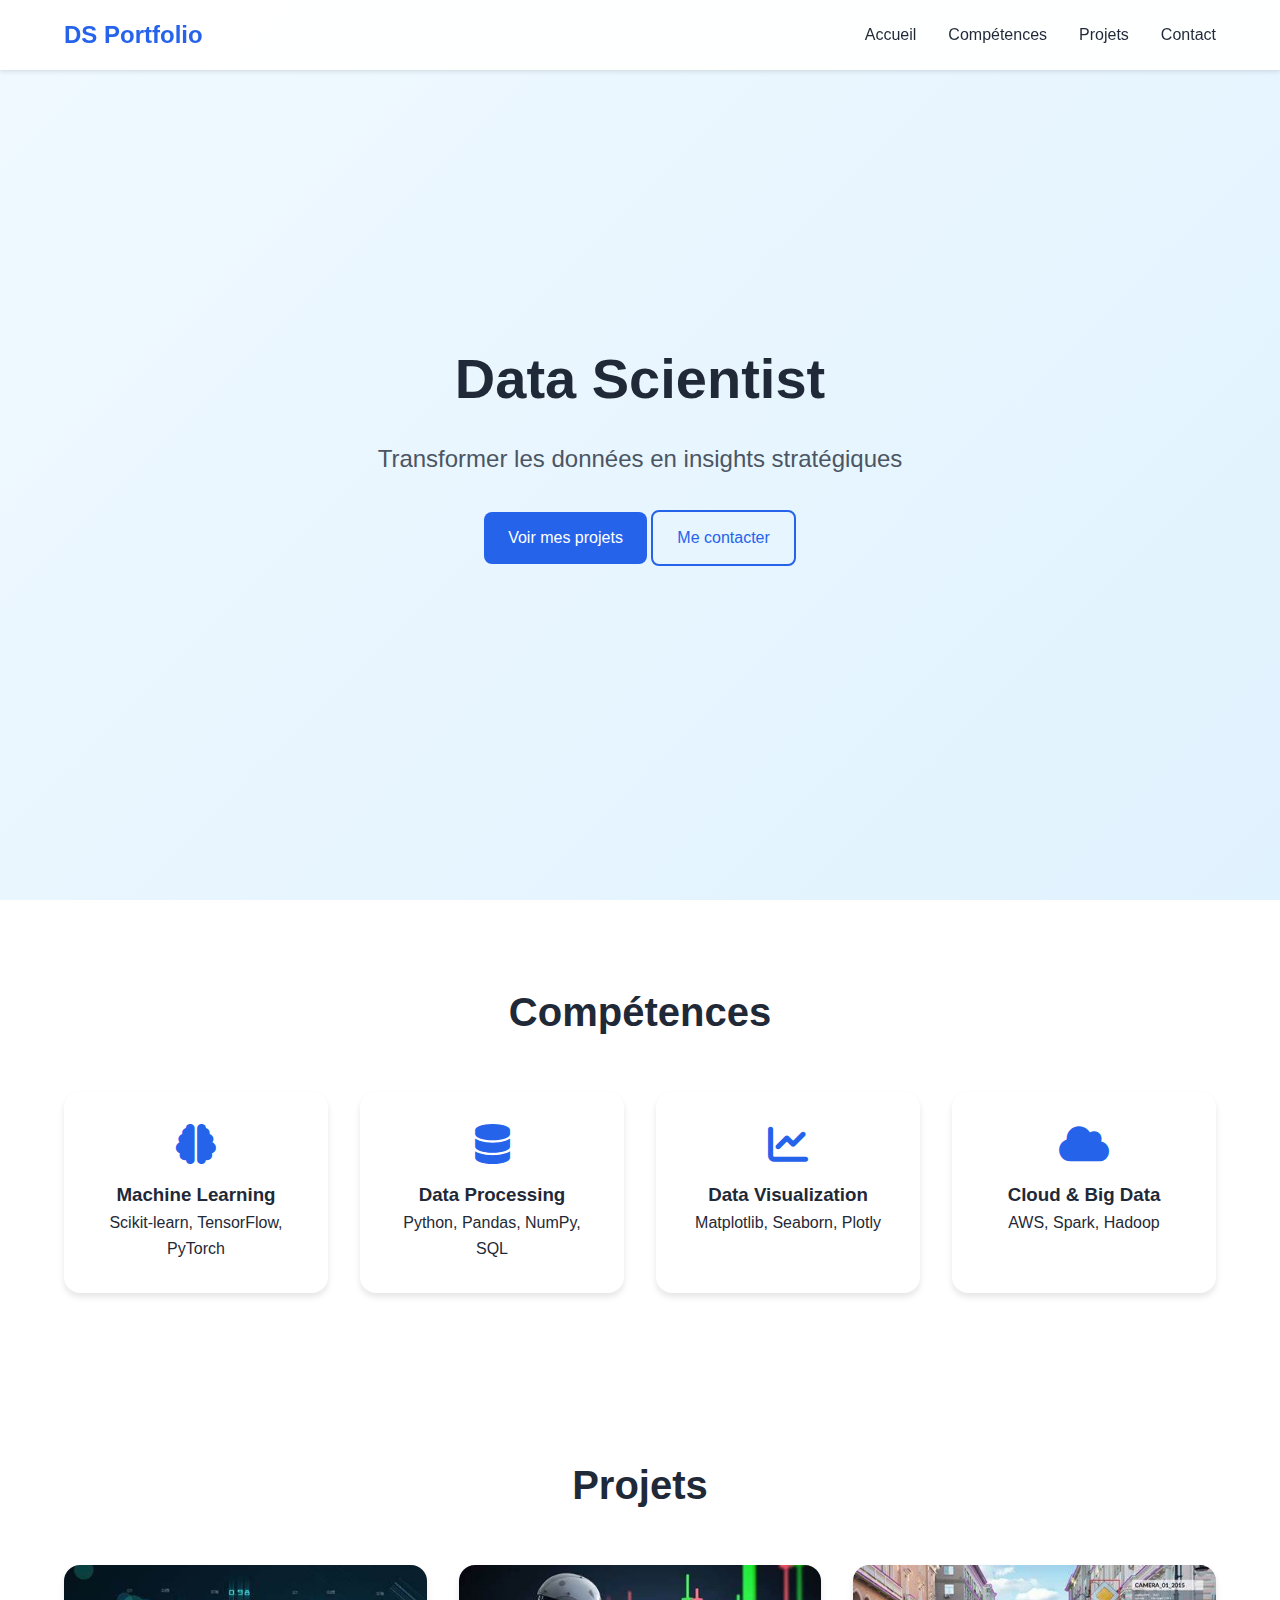
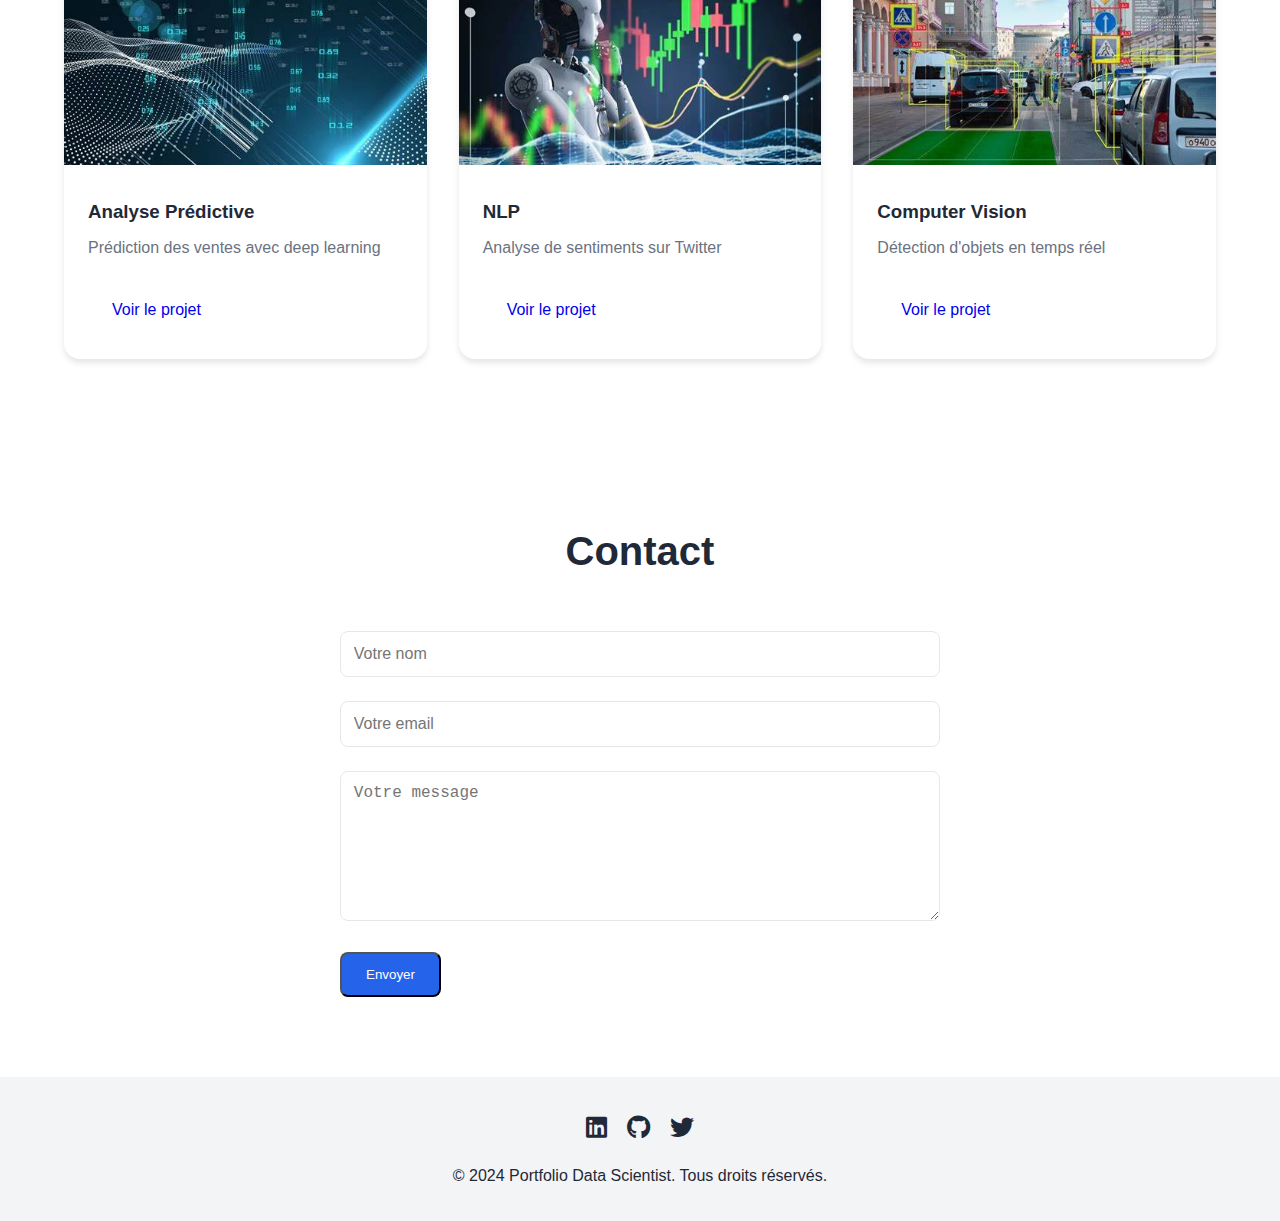
==== portfolio_Alfred/index.html @ e498006f "first commit" ====
<!DOCTYPE html>
<html lang="fr">
<head>
    <meta charset="UTF-8">
    <meta name="viewport" content="width=device-width, initial-scale=1.0">
    <title>Portfolio Data Scientist</title>
    <link rel="stylesheet" href="css/style.css">
    <link rel="stylesheet" href="https://cdnjs.cloudflare.com/ajax/libs/font-awesome/6.0.0/css/all.min.css">
</head>
<body>
    <!-- Navigation -->
    <nav class="navbar">
        <div class="nav-brand">DS Portfolio</div>
        <ul class="nav-menu">
            <li><a href="#accueil">Accueil</a></li>
            <li><a href="#competences">Compétences</a></li>
            <li><a href="#projets">Projets</a></li>
            <li><a href="#contact">Contact</a></li>
        </ul>
    </nav>

    <!-- Section Accueil -->
    <section id="accueil" class="hero">
        <div class="hero-content">
            <h1>Data Scientist</h1>
            <p class="tagline">Transformer les données en insights stratégiques</p>
            <div class="cta-buttons">
                <a href="#projets" class="btn primary">Voir mes projets</a>
                <a href="#contact" class="btn secondary">Me contacter</a>
            </div>
        </div>
    </section>

    <!-- Section Compétences -->
    <section id="competences" class="skills">
        <h2>Compétences</h2>
        <div class="skills-grid">
            <div class="skill-card">
                <i class="fas fa-brain"></i>
                <h3>Machine Learning</h3>
                <p>Scikit-learn, TensorFlow, PyTorch</p>
            </div>
            <div class="skill-card">
                <i class="fas fa-database"></i>
                <h3>Data Processing</h3>
                <p>Python, Pandas, NumPy, SQL</p>
            </div>
            <div class="skill-card">
                <i class="fas fa-chart-line"></i>
                <h3>Data Visualization</h3>
                <p>Matplotlib, Seaborn, Plotly</p>
            </div>
            <div class="skill-card">
                <i class="fas fa-cloud"></i>
                <h3>Cloud & Big Data</h3>
                <p>AWS, Spark, Hadoop</p>
            </div>
        </div>
    </section>

    <!-- Section Projets -->
    <section id="projets" class="projects">
        <h2>Projets</h2>
        <div class="projects-grid">
            <div class="project-card">
                <img src="img/OIP.jpeg" alt="Projet 1">
                <h3>Analyse Prédictive</h3>
                <p>Prédiction des ventes avec deep learning</p>
                <a href="#" class="btn">Voir le projet</a>
            </div>
            <div class="project-card">
                <img src="img/OIP (1).jpeg" alt="Projet 2">
                <h3>NLP</h3>
                <p>Analyse de sentiments sur Twitter</p>
                <a href="#" class="btn">Voir le projet</a>
            </div>
            <div class="project-card">
                <img src="img/comp_visio.jpeg" alt="Projet 3">
                <h3>Computer Vision</h3>
                <p>Détection d'objets en temps réel</p>
                <a href="#" class="btn">Voir le projet</a>
            </div>
        </div>
    </section>

    <!-- Section Contact -->
    <section id="contact" class="contact">
        <h2>Contact</h2>
        <div class="contact-container">
            <form id="contact-form">
                <div class="form-group">
                    <input type="text" id="name" required placeholder="Votre nom">
                </div>
                <div class="form-group">
                    <input type="email" id="email" required placeholder="Votre email">
                </div>
                <div class="form-group">
                    <textarea id="message" required placeholder="Votre message"></textarea>
                </div>
                <button type="submit" class="btn primary">Envoyer</button>
            </form>
        </div>
    </section>

    <!-- Footer -->
    <footer>
        <div class="social-links">
            <a href="#"><i class="fab fa-linkedin"></i></a>
            <a href="#"><i class="fab fa-github"></i></a>
            <a href="#"><i class="fab fa-twitter"></i></a>
        </div>
        <p>&copy; 2024 Portfolio Data Scientist. Tous droits réservés.</p>
    </footer>

    <script src="js/main.js"></script>
</body>
</html>
---- portfolio_Alfred/css/style.css ----
/* Variables globales */
:root {
    --primary-color: #2563eb;
    --secondary-color: #1e40af;
    --text-color: #1f2937;
    --bg-color: #ffffff;
    --gray-light: #f3f4f6;
    --transition: all 0.3s ease;
}

/* Reset et styles de base */
* {
    margin: 0;
    padding: 0;
    box-sizing: border-box;
}

html {
    scroll-behavior: smooth;
}

body {
    font-family: 'Inter', sans-serif;
    line-height: 1.6;
    color: var(--text-color);
    background-color: var(--bg-color);
}

/* Navigation */
.navbar {
    position: fixed;
    top: 0;
    width: 100%;
    background-color: rgba(255, 255, 255, 0.95);
    padding: 1rem 5%;
    display: flex;
    justify-content: space-between;
    align-items: center;
    box-shadow: 0 2px 4px rgba(0, 0, 0, 0.1);
    z-index: 1000;
}

.nav-brand {
    font-size: 1.5rem;
    font-weight: 700;
    color: var(--primary-color);
}

.nav-menu {
    display: flex;
    list-style: none;
    gap: 2rem;
}

.nav-menu a {
    text-decoration: none;
    color: var(--text-color);
    font-weight: 500;
    transition: var(--transition);
}

.nav-menu a:hover {
    color: var(--primary-color);
}

/* Hero Section */
.hero {
    height: 100vh;
    display: flex;
    align-items: center;
    justify-content: center;
    text-align: center;
    padding: 0 1rem;
    background: linear-gradient(135deg, #f0f9ff 0%, #e0f2fe 100%);
}

.hero-content h1 {
    font-size: 3.5rem;
    margin-bottom: 1rem;
    color: var(--text-color);
}

.tagline {
    font-size: 1.5rem;
    color: #4b5563;
    margin-bottom: 2rem;
}

/* Boutons */
.btn {
    display: inline-block;
    padding: 0.8rem 1.5rem;
    border-radius: 0.5rem;
    text-decoration: none;
    font-weight: 500;
    transition: var(--transition);
}

.btn.primary {
    background-color: var(--primary-color);
    color: white;
}

.btn.secondary {
    background-color: transparent;
    border: 2px solid var(--primary-color);
    color: var(--primary-color);
}

.btn:hover {
    transform: translateY(-2px);
    box-shadow: 0 4px 6px rgba(0, 0, 0, 0.1);
}

/* Sections communes */
section {
    padding: 5rem 5%;
}

h2 {
    font-size: 2.5rem;
    text-align: center;
    margin-bottom: 3rem;
    color: var(--text-color);
}

/* Section Compétences */
.skills-grid {
    display: grid;
    grid-template-columns: repeat(auto-fit, minmax(250px, 1fr));
    gap: 2rem;
    margin-top: 2rem;
}

.skill-card {
    background: white;
    padding: 2rem;
    border-radius: 1rem;
    text-align: center;
    box-shadow: 0 4px 6px rgba(0, 0, 0, 0.1);
    transition: var(--transition);
}

.skill-card:hover {
    transform: translateY(-5px);
}

.skill-card i {
    font-size: 2.5rem;
    color: var(--primary-color);
    margin-bottom: 1rem;
}

/* Section Projets */
.projects-grid {
    display: grid;
    grid-template-columns: repeat(auto-fit, minmax(300px, 1fr));
    gap: 2rem;
}

.project-card {
    background: white;
    border-radius: 1rem;
    overflow: hidden;
    box-shadow: 0 4px 6px rgba(0, 0, 0, 0.1);
    transition: var(--transition);
}

.project-card:hover {
    transform: translateY(-5px);
}

.project-card img {
    width: 100%;
    height: 200px;
    object-fit: cover;
}

.project-card h3 {
    padding: 1.5rem 1.5rem 0.5rem;
}

.project-card p {
    padding: 0 1.5rem 1.5rem;
    color: #6b7280;
}

.project-card .btn {
    margin: 0 1.5rem 1.5rem;
}

/* Section Contact */
.contact-container {
    max-width: 600px;
    margin: 0 auto;
}

.form-group {
    margin-bottom: 1.5rem;
}

input, textarea {
    width: 100%;
    padding: 0.8rem;
    border: 1px solid #e5e7eb;
    border-radius: 0.5rem;
    font-size: 1rem;
    transition: var(--transition);
}

input:focus, textarea:focus {
    outline: none;
    border-color: var(--primary-color);
    box-shadow: 0 0 0 3px rgba(37, 99, 235, 0.1);
}

textarea {
    height: 150px;
    resize: vertical;
}

/* Footer */
footer {
    background-color: var(--gray-light);
    padding: 2rem 5%;
    text-align: center;
}

.social-links {
    margin-bottom: 1rem;
}

.social-links a {
    color: var(--text-color);
    font-size: 1.5rem;
    margin: 0 0.5rem;
    transition: var(--transition);
}

.social-links a:hover {
    color: var(--primary-color);
}

/* Media Queries */
@media (max-width: 768px) {
    .nav-menu {
        display: none;
    }

    .hero-content h1 {
        font-size: 2.5rem;
    }

    .tagline {
        font-size: 1.2rem;
    }

    section {
        padding: 3rem 5%;
    }
}
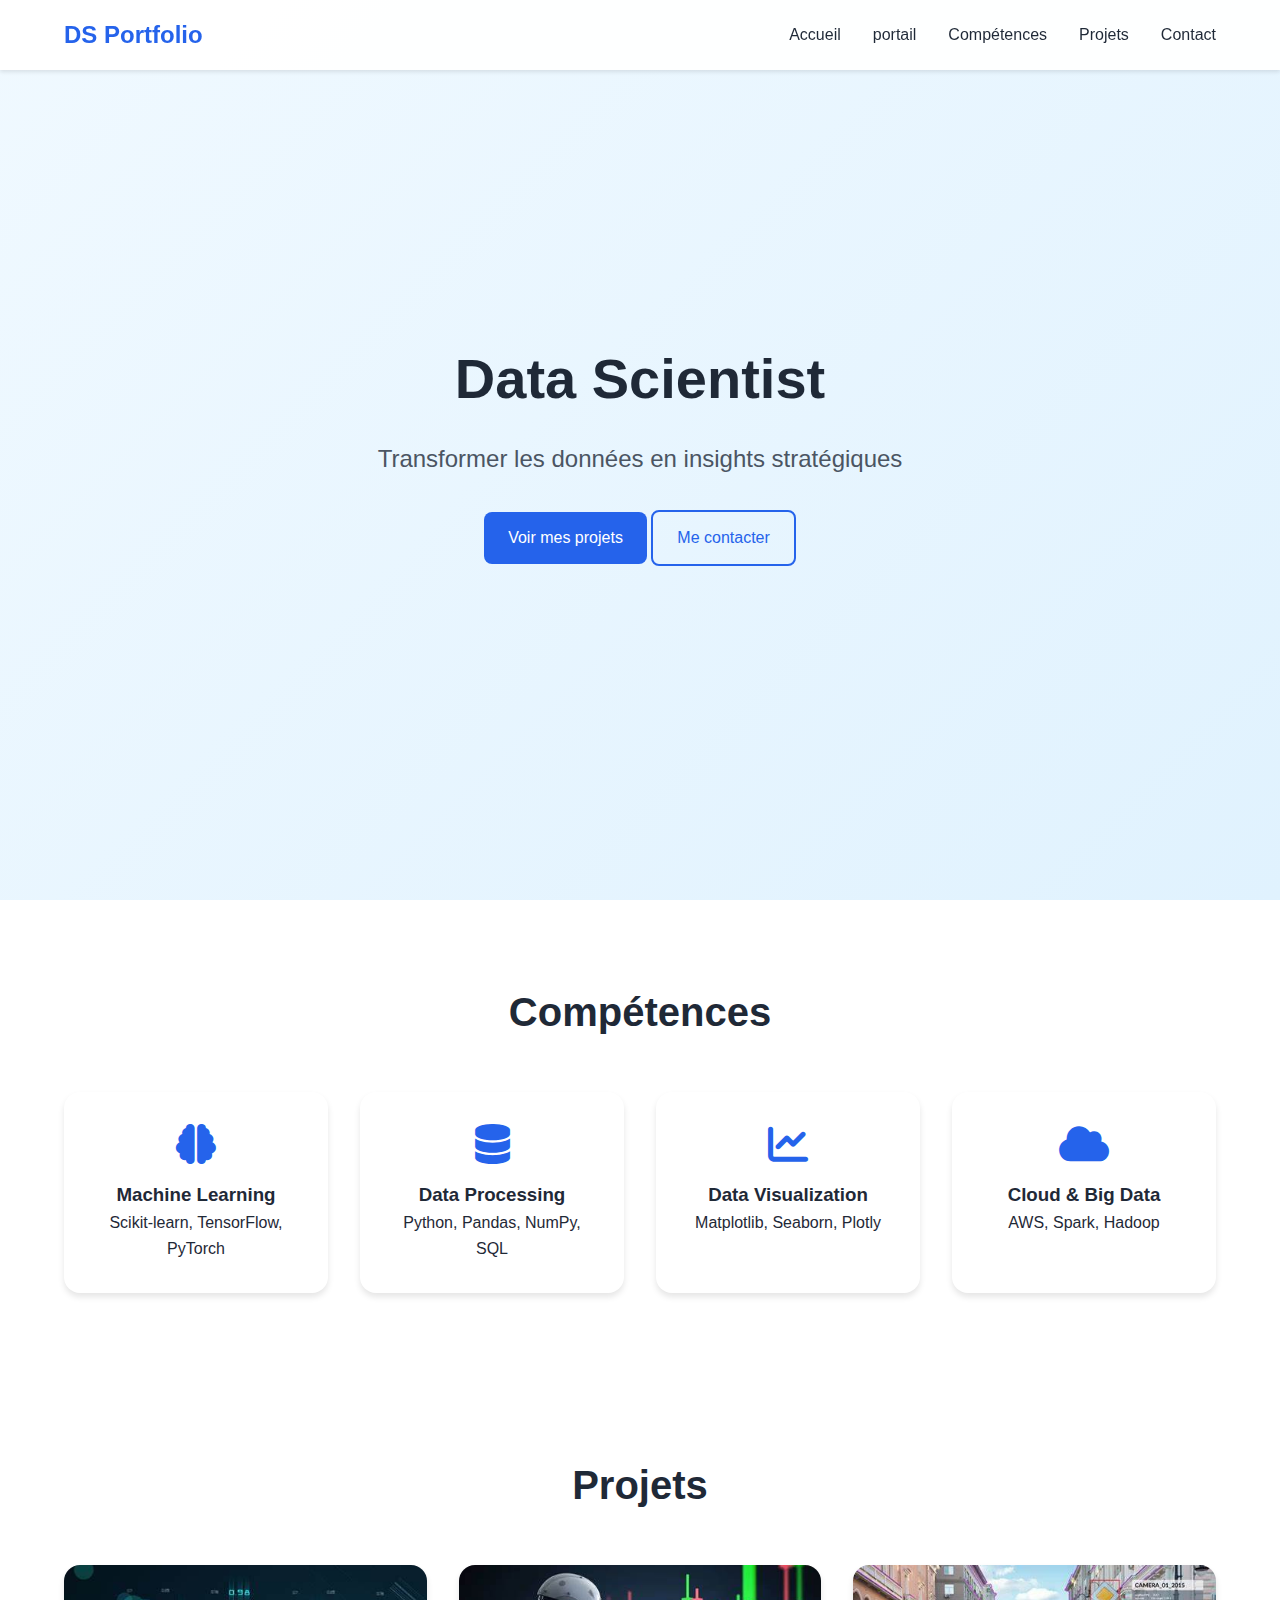
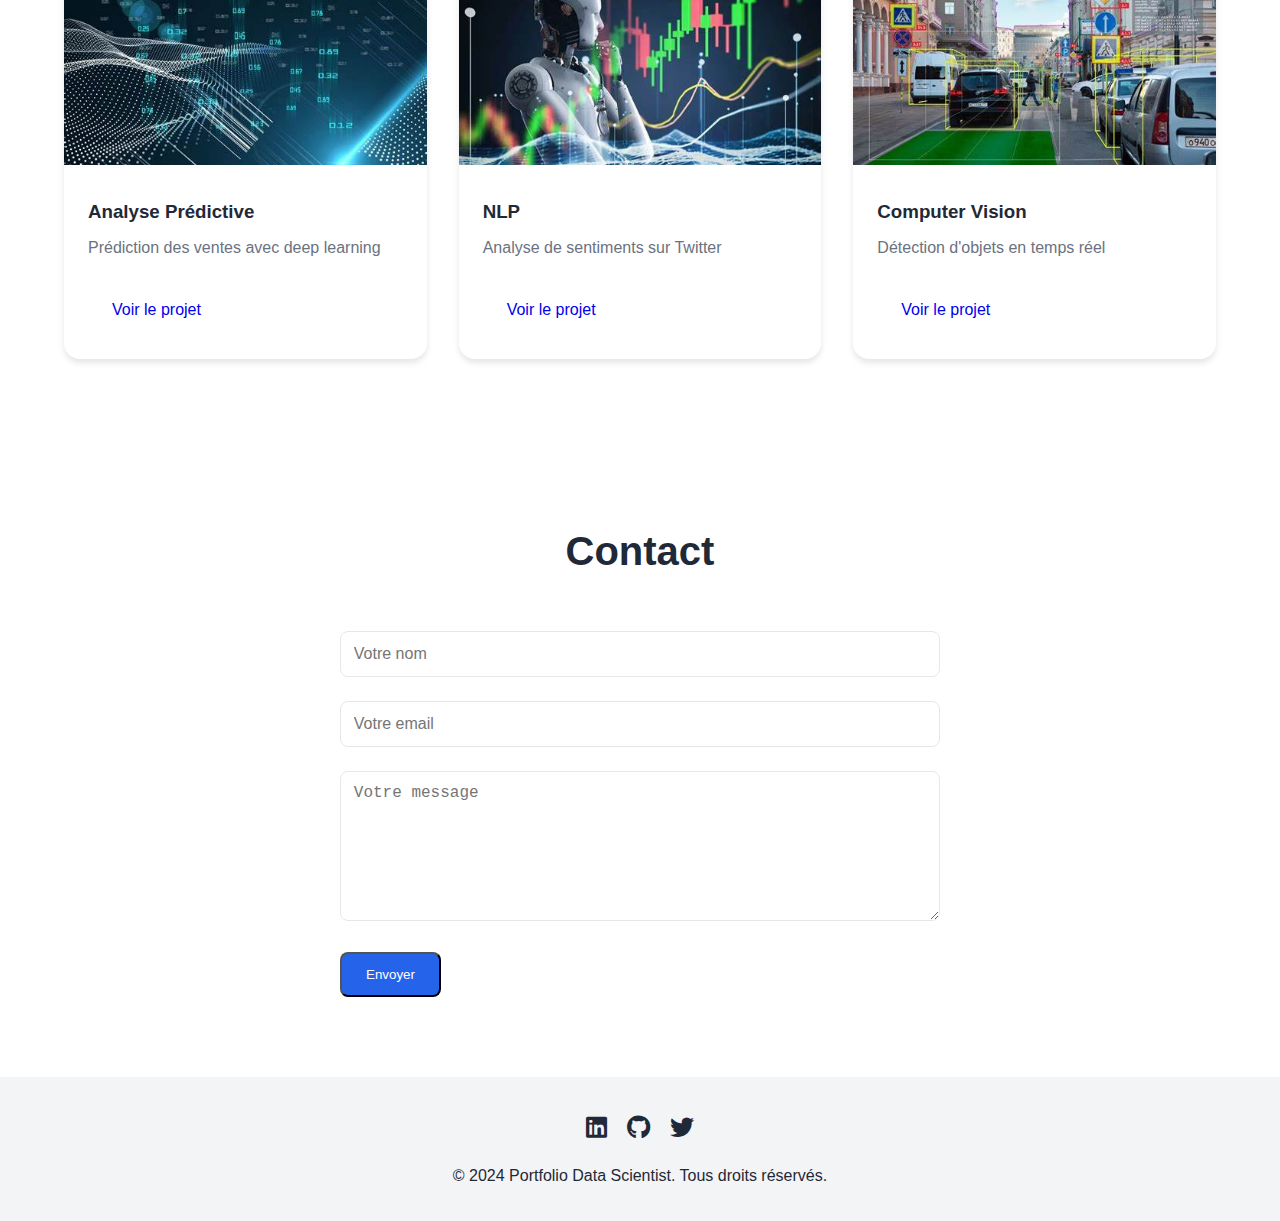
==== commit 96bf4619: "Update index.html" ====
--- a/portfolio_Alfred/index.html
+++ b/portfolio_Alfred/index.html
@@ -13,6 +13,7 @@
         <div class="nav-brand">DS Portfolio</div>
         <ul class="nav-menu">
             <li><a href="#accueil">Accueil</a></li>
+            <li><a href="#accueil">portail</a></li>
             <li><a href="#competences">Compétences</a></li>
             <li><a href="#projets">Projets</a></li>
             <li><a href="#contact">Contact</a></li>
@@ -114,4 +115,4 @@
 
     <script src="js/main.js"></script>
 </body>
-</html> +</html> 
